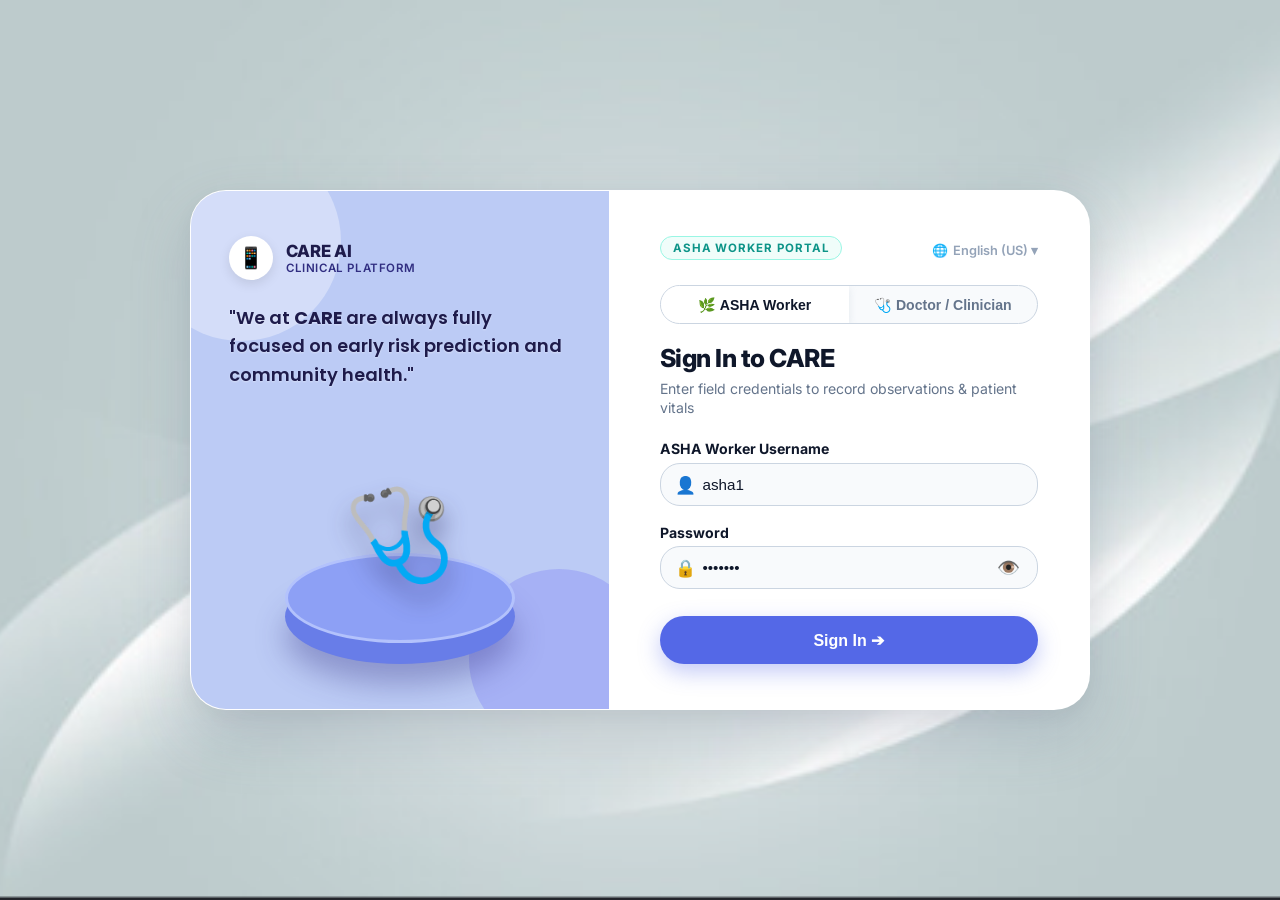
==== asha.html @ 0ec80b11 "feat: CARE Clinical AI Reasoning Engine - Complete Platform with Split-Card UI, Offline PWA & ML Pip" ====
<!DOCTYPE html>
<html lang="en">
<head>
  <meta charset="UTF-8" />
  <meta name="viewport" content="width=device-width, initial-scale=1.0" />
  <title>CARE — ASHA Worker Dashboard</title>

  <!-- PWA Manifest & Theme -->
  <link rel="manifest" href="manifest.json" />
  <meta name="theme-color" content="#0b0f1f" />
  <meta name="description" content="CARE: ASHA Worker Clinical Platform." />

  <!-- Favicon -->
  <link rel="icon" type="image/svg+xml" href="data:image/svg+xml;utf8,<svg xmlns='http://www.w3.org/2000/svg' viewBox='0 512 512'><rect width='512' height='512' rx='128' fill='%230b0f1f'/><path d='M256 448l-30.165-27.211C118.718 323.588 48 259.488 48 179.805 48 114.475 99.475 63 164.805 63c36.877 0 72.269 17.155 95.195 44.209C282.926 80.155 318.318 63 355.195 63 420.525 63 472 114.475 472 179.805c0 79.683-70.718 143.783-177.835 241.084L256 448z' fill='%2300D9C0'/></svg>" />

  <!-- Stylesheets -->
  <link rel="stylesheet" href="styles.css?v=10" />

  <style>
    body {
      background: #f1f5f9 url('bg-silk.png') no-repeat center center fixed !important;
      background-size: cover !important;
      min-height: 100vh;
      display: flex;
      flex-direction: column;
      align-items: center;
      margin: 0;
      padding: 1.5rem;
    }

    #app-container {
      width: 100%;
      max-width: 960px;
      margin: auto;
      display: flex;
      flex-direction: column;
      align-items: center;
      gap: 1rem;
    }

    .ambulance-back-btn {
      background: none !important;
      border: none !important;
      padding: 0 !important;
      box-shadow: none !important;
      cursor: pointer;
      height: 38px;
      transition: transform 0.8s cubic-bezier(0.3, 0, 0.2, 1);
    }
    .ambulance-back-btn:hover {
      transform: scale(1.05);
    }
    .ambulance-back-btn.drive-away {
      transform: translateX(-150vw) scale(1.05) !important;
    }
  </style>
  <script>
    window.animateAmbulanceBack = function(img, callbackName) {
      if (img.classList.contains('drive-away')) return;
      img.classList.add('drive-away');
      setTimeout(() => {
        if (typeof window[callbackName] === 'function') {
          window[callbackName]();
        } else if (callbackName === 'location.reload') {
          location.reload();
        } else if (callbackName === 'handleNavBackWithAmbulance') {
          if (typeof handleNavBack === 'function') handleNavBack();
        }
        img.classList.remove('drive-away');
      }, 700);
    };

    // Auth gate: redirect to index.html if not logged in as asha_worker
    (function authGate() {
      const token = localStorage.getItem('care_access_token');
      const role = localStorage.getItem('care_role');
      if (!token || role !== 'asha_worker') {
        window.location.href = '/';
      }
    })();
  </script>
</head>
<body>

  <div id="app-container">

    <!-- TOP HEADER BAR -->
    <header class="top-bar" style="width: 100%; max-width: 940px;">
      <div class="brand-title">
        <span>🫀 CARE</span>
        <span style="font-size:0.75rem; font-weight:700; background:#f0fdfa; color:#0d9488; border:1px solid #99f6e4; padding:0.2rem 0.6rem; border-radius:99px; margin-left:0.5rem;">
          ASHA WORKER
        </span>
      </div>
      <div style="display: flex; align-items: center; gap: 0.8rem;">
        <div id="pending-sync-badge" class="sync-status-pill hidden" style="background: rgba(241, 196, 15, 0.18); border-color: rgba(241, 196, 15, 0.4); color: #f39c12; font-weight: 600;">
          ⏳ <span id="pending-sync-text">0 pending sync</span>
        </div>
        <div id="sync-status" class="sync-status-pill hidden">
          <span class="status-dot"></span>
          <span id="sync-status-text"></span>
        </div>
        <button id="logout-btn" class="btn-secondary" style="padding: 0.45rem 0.9rem; font-size: 0.85rem; border-radius: 12px;">
          🚪 Logout
        </button>
      </div>
    </header>

    <!-- Global Navigation Bar -->
    <nav id="global-nav" class="nav-bar" style="width: 100%; max-width: 940px;">
      <img id="nav-back-btn" src="ambulance.png" class="ambulance-back-btn" onclick="animateAmbulanceBack(this, 'handleNavBackWithAmbulance')" alt="Back" title="Back" />
      <button id="nav-new-patient-btn" class="nav-btn" type="button">🆕 New Patient ID</button>
    </nav>

    <!-- SCREEN: HOME (Patient Lookup & Create) -->
    <section id="screen-home" class="glass-card">
      <div style="display: flex; justify-content: space-between; align-items: center; margin-bottom: 0.5rem;">
        <div>
          <h1 class="screen-title">Patient Records</h1>
          <p class="screen-sub" id="welcome-user-text">Logged in as ASHA Worker</p>
        </div>
      </div>

      <!-- Top QR Scan Option -->
      <div style="background: linear-gradient(135deg, rgba(13, 148, 136, 0.08), rgba(2, 132, 199, 0.08)); padding: 1.2rem; border-radius: 20px; border: 1.5px solid rgba(13, 148, 136, 0.25); text-align: center; margin-bottom: 0.8rem;">
        <div style="font-size: 0.95rem; font-weight: 700; color: #0d9488; margin-bottom: 0.3rem;">📷 Scan Patient QR Code</div>
        <p style="font-size: 0.82rem; color: #64748b; margin-bottom: 0.8rem;">Scan patient's health QR code to open their field observations profile</p>
        <button type="button" class="btn-primary" onclick="openQRScanner()" style="width: 100%; display: flex; align-items: center; justify-content: center; gap: 0.6rem; font-size: 0.95rem; font-weight: 700; background: linear-gradient(90deg, #0d9488, #0284c7); border: none; padding: 0.8rem 1rem; border-radius: 16px; cursor: pointer; color: #fff;">
          <span style="font-size: 1.2rem;">📷</span> Scan QR Code
        </button>
      </div>

      <!-- Option A: Lookup Existing Patient -->
      <div class="form-group" style="background: rgba(248, 250, 252, 0.7); padding: 1.2rem; border-radius: 20px; border: 1.5px solid #e2e8f0;">
        <label class="form-label" for="lookup-patient-id" style="font-weight: 700; color: #0f172a;">🔍 Open Existing Patient</label>
        <div style="display: flex; gap: 0.6rem; margin-top: 0.4rem;">
          <input id="lookup-patient-id" class="form-input" type="text" placeholder="Enter Patient ID (e.g. 0006cd...)" style="flex: 1; border-radius: 14px;" />
          <button id="lookup-patient-btn" class="btn-primary" style="width: 110px; border-radius: 14px;">Go ➔</button>
        </div>
      </div>

      <!-- Option B: Create New Patient Form -->
      <div class="form-group" style="background: rgba(248, 250, 252, 0.7); padding: 1.2rem; border-radius: 20px; border: 1.5px solid #e2e8f0;">
        <h3 class="form-label" style="font-size: 1.05rem; font-weight: 700; color: #0f172a; margin-bottom: 0.2rem;">➕ Create New Patient</h3>
        <p class="screen-sub" style="font-size: 0.82rem; margin-bottom: 0.8rem;">Register a new patient locally in the field</p>

        <form id="create-patient-form" style="display: flex; flex-direction: column; gap: 0.9rem;">
          <div class="form-group">
            <label class="form-label" for="create-dob">Estimated Date of Birth</label>
            <input id="create-dob" class="form-input" type="date" required style="border-radius: 12px;" />
          </div>
          <div class="form-group">
            <label class="form-label" for="create-sex">Gender / Sex</label>
            <select id="create-sex" class="form-select" required style="border-radius: 12px;">
              <option value="female">Female</option>
              <option value="male">Male</option>
            </select>
          </div>
          <div class="form-group">
            <label class="form-label" for="create-condition">Condition Module</label>
            <input id="create-condition" class="form-input" type="text" value="cardiovascular" readOnly style="border-radius: 12px;" />
          </div>
          <div class="form-group">
            <label class="form-label" for="create-patient-id">Custom Patient ID (Optional)</label>
            <input id="create-patient-id" class="form-input" type="text" placeholder="Leave blank to auto-generate UUID" style="border-radius: 12px;" />
          </div>
          <button type="submit" class="btn-primary mt-2" style="border-radius: 14px; padding: 0.8rem;">Create & Open Patient ➔</button>
        </form>
      </div>
    </section>

    <!-- SCREEN: PATIENT PROFILE & CATEGORY SELECT -->
    <section id="screen-profile" class="glass-card hidden">
      <div style="display:flex;justify-content:space-between;align-items:center;margin-bottom:0.8rem;">
        <img src="ambulance.png" class="ambulance-back-btn" onclick="animateAmbulanceBack(this, 'handleNavBack')" alt="Back" title="Back" />
      </div>
      <div class="patient-profile-card">
        <div id="patient-avatar-container" class="patient-avatar">👤</div>
        <div class="patient-info">
          <div id="profile-patient-id" class="patient-id-title">Patient #---</div>
          <div id="profile-patient-meta" class="patient-meta">Age: -- | Sex: --</div>
          <div id="profile-patient-condition" class="patient-meta" style="color: var(--accent-teal);">Cardiovascular</div>
        </div>
      </div>

      <div class="form-group" style="background: rgba(248,250,252,0.8); padding: 1rem; border-radius: 16px; border: 1px solid #e2e8f0;">
        <label class="form-label" style="font-size: 0.85rem;" for="upload-photo-input">📷 Patient Photo</label>
        <div style="display: flex; gap: 0.6rem; align-items: center; margin-top: 0.3rem;">
          <input id="upload-photo-input" type="file" accept="image/*" class="form-input" style="padding: 0.4rem; font-size: 0.82rem; border-radius: 12px;" />
          <button id="upload-photo-btn" class="btn-secondary" style="width: 110px; font-size: 0.82rem; padding: 0.55rem; border-radius: 12px;">Upload</button>
        </div>
      </div>

      <div>
        <h3 class="screen-title" style="font-size: 1.15rem;">Field Categories</h3>
        <p class="screen-sub" style="font-size: 0.85rem;">Select a category to record observations</p>
      </div>

      <div class="category-grid">
        <div class="category-card" data-category="eye">
          <span class="category-icon">👁️</span><span class="category-label">Eye Related</span>
        </div>
        <div class="category-card" data-category="skin">
          <span class="category-icon">🧴</span><span class="category-label">Skin Related</span>
        </div>
        <div class="category-card" data-category="body">
          <span class="category-icon">🧍</span><span class="category-label">Body Related</span>
        </div>
        <div class="category-card" data-category="heart">
          <span class="category-icon">🫀</span><span class="category-label">Heart Related</span>
        </div>
      </div>
    </section>

    <!-- SCREEN: CATEGORY FORM -->
    <section id="screen-category" class="glass-card hidden">
      <div style="display:flex;justify-content:space-between;align-items:center;margin-bottom:0.8rem;">
        <img src="ambulance.png" class="ambulance-back-btn" onclick="animateAmbulanceBack(this, 'handleNavBack')" alt="Back" title="Back" />
      </div>
      <div>
        <h1 id="category-screen-title" class="screen-title">Category Form</h1>
        <p class="screen-sub">Enter observation values for this checkup</p>
      </div>
      <form id="category-observation-form" style="display: flex; flex-direction: column; gap: 1.2rem;">
        <div id="category-form-fields" style="display: flex; flex-direction: column; gap: 1rem;"></div>
        <button type="submit" class="btn-primary mt-2" style="border-radius: 14px; padding: 0.8rem;">💾 Save Observations ➔</button>
      </form>
    </section>

    <!-- SCREEN: CONFIRMATION -->
    <section id="screen-confirmation" class="glass-card hidden text-center">
      <div class="success-icon-wrap">✓</div>
      <h1 class="screen-title" style="color: var(--risk-low);">Observations Saved!</h1>
      <p class="screen-sub">Stored locally in IndexedDB and queued for background sync.</p>
      <div id="confirmation-summary" class="form-group" style="background: rgba(248,250,252,0.9); padding: 1rem; border-radius: 16px; text-align: left; font-size: 0.88rem; max-height: 180px; overflow-y: auto; border: 1px solid #e2e8f0;"></div>
      <div style="display: flex; flex-direction: column; gap: 0.8rem; width: 100%; margin-top: 0.5rem;">
        <button id="confirm-more-btn" class="btn-primary" style="border-radius: 14px;">➕ Record Another Category</button>
        <button id="confirm-home-btn" class="btn-secondary" style="border-radius: 14px;">🏠 Return to Home</button>
      </div>
    </section>

  </div><!-- #app-container -->

  <!-- QR CODE SCANNER MODAL OVERLAY -->
  <div id="qr-modal-overlay" class="hidden" style="
    position: fixed; inset: 0; z-index: 9999;
    background: rgba(5, 8, 22, 0.88); backdrop-filter: blur(10px);
    display: flex; align-items: center; justify-content: center;
  ">
    <div style="
      background: #0f1428; border: 1.5px solid rgba(0, 217, 190, 0.4);
      border-radius: 24px; padding: 1.8rem; width: 90%; max-width: 440px;
      box-shadow: 0 10px 40px rgba(0, 217, 190, 0.2); text-align: center;
      position: relative; color: #ffffff;
    ">
      <button type="button" onclick="closeQRScanner()" style="
        position: absolute; top: 1rem; right: 1.2rem;
        background: rgba(255,255,255,0.1); border: none; color: #fff;
        font-size: 1.2rem; border-radius: 50%; width: 32px; height: 32px;
        cursor: pointer; display: flex; align-items: center; justify-content: center;
      ">✕</button>

      <h2 style="font-size: 1.25rem; font-weight: 700; margin: 0 0 0.4rem; color: #00D9C0;">📷 Scan Patient QR</h2>
      <p style="font-size: 0.82rem; color: rgba(255,255,255,0.6); margin-bottom: 1.2rem;">
        Point camera at patient's QR code or upload a QR image
      </p>

      <div style="
        position: relative; width: 100%; height: 240px; background: #000;
        border-radius: 16px; overflow: hidden; border: 2px dashed rgba(0, 217, 190, 0.5);
        display: flex; align-items: center; justify-content: center; margin-bottom: 1rem;
      ">
        <video id="qr-video" playsinline style="width: 100%; height: 100%; object-fit: cover;"></video>
        <canvas id="qr-canvas" style="display: none;"></canvas>

        <div id="qr-reticle" style="
          position: absolute; inset: 20px; border: 2px solid #00D9C0;
          border-radius: 12px; box-shadow: 0 0 15px rgba(0, 217, 190, 0.5);
          pointer-events: none; display: flex; flex-direction: column; justify-content: center;
        ">
          <div style="
            width: 100%; height: 2px; background: #00D9C0;
            box-shadow: 0 0 8px #00D9C0; animation: scanLine 2s infinite ease-in-out;
          "></div>
        </div>
      </div>

      <div id="qr-status-msg" style="font-size: 0.82rem; color: #00D9C0; font-weight: 600; min-height: 1.5rem; margin-bottom: 0.8rem;">
        Camera active... Looking for QR code
      </div>

      <div style="display: flex; gap: 0.6rem; justify-content: center;">
        <label class="btn-secondary" style="
          cursor: pointer; padding: 0.5rem 1rem; font-size: 0.82rem;
          display: inline-flex; align-items: center; gap: 0.4rem; border-radius: 12px;
          background: rgba(0,217,192,0.12); border: 1px solid rgba(0,217,192,0.3); color: #00D9C0;
        ">
          📁 Upload QR Image
          <input type="file" id="qr-file-input" accept="image/*" style="display: none;" onchange="handleQRFileUpload(event)" />
        </label>
        <button type="button" class="btn-secondary" onclick="closeQRScanner()" style="padding: 0.5rem 1rem; font-size: 0.82rem; border-radius: 12px;">
          Cancel
        </button>
      </div>
    </div>
  </div>

  <script src="db.js?v=10"></script>
  <script src="app.js?v=10"></script>
</body>
</html>
---- styles.css ----
/* Strict Grey & White Visual System with Glassmorphism & Orange ECG Line */
:root {
  /* Left to center: Pure Soft White, Right to center: Light Grey, Center: Faded Blend */
  --bg-gradient: linear-gradient(90deg, #ffffff 0%, #f8fafc 35%, #e2e8f0 65%, #cbd5e1 100%);
  --bg-solid: #f1f5f9;
  --text-main: #334155;          /* Dark Slate text */
  --text-muted: #64748b;         /* Mid Grey text */
  --text-light: #94a3b8;         /* Light Grey caption text */

  /* Pure Frosted Glassmorphism Card Style */
  --card-bg: rgba(255, 255, 255, 0.7);
  --card-border: rgba(200, 200, 200, 0.2);
  --card-shadow: none;

  --accent-grey: #475569;
  --accent-light-grey: #f1f5f9;
  --accent-border-grey: #cbd5e1;

  /* Muted / Soft Desaturated Indicators (No Dark Colors) */
  --risk-low: #0d9488;
  --risk-low-bg: rgba(240, 253, 250, 0.85);
  --risk-low-border: #99f6e4;

  --risk-moderate: #d97706;
  --risk-moderate-bg: rgba(255, 251, 235, 0.85);
  --risk-moderate-border: #fde68a;

  --risk-high: #dc2626;
  --risk-high-bg: rgba(254, 242, 242, 0.85);
  --risk-high-border: #fca5a5;

  --accent-teal: #0d9488;
  --accent-teal-bg: rgba(240, 253, 250, 0.85);

  --radius-lg: 24px;
  --radius-md: 16px;
  --radius-sm: 10px;
  --font-heading: 'Poppins', sans-serif;
  --font-body: 'Inter', sans-serif;
}

* {
  box-sizing: border-box;
  margin: 0;
  padding: 0;
}

body {
  font-family: var(--font-body);
  background: #f1f5f9 url('bg-silk.png') no-repeat center center fixed;
  background-size: cover;
  color: var(--text-main);
  min-height: 100vh;
  display: flex;
  flex-direction: column;
  align-items: stretch; /* Stretch to fill */
  overflow-x: hidden;
  padding-bottom: 0; /* Remove bottom padding */
  position: relative;
  margin: 0;
}

@keyframes subtleFloat {
  0%, 100% { transform: translateY(0px) rotate(0deg); }
  50% { transform: translateY(-8px) rotate(-1.5deg); }
}

/* App Container */
#app-container {
  width: 100%;
  max-width: 100%;
  padding: 0;
  margin: 0;
  display: flex;
  flex-direction: column;
  gap: 0;
  z-index: 10;
  min-height: 100vh;
}

/* Top Bar & Status Banner */
.top-bar {
  display: flex;
  justify-content: space-between;
  align-items: center;
  width: 100%;
  padding: 0.8rem 1.5rem;
}

.brand-title {
  font-family: var(--font-heading);
  font-weight: 800;
  font-size: 1.5rem;
  color: var(--text-main);
  display: flex;
  align-items: center;
  gap: 0.4rem;
}

.sync-status-pill {
  font-size: 0.78rem;
  font-weight: 600;
  padding: 0.35rem 0.8rem;
  border-radius: 20px;
  display: inline-flex;
  align-items: center;
  gap: 0.4rem;
  transition: all 0.3s ease;
  backdrop-filter: blur(12px);
  -webkit-backdrop-filter: blur(12px);
}

.sync-status-pill.online {
  background: var(--risk-low-bg);
  color: var(--risk-low);
  border: 1px solid var(--risk-low-border);
}

.sync-status-pill.offline {
  background: var(--risk-moderate-bg);
  color: var(--risk-moderate);
  border: 1px solid var(--risk-moderate-border);
}

.sync-status-pill.syncing {
  background: rgba(241, 245, 249, 0.85);
  color: var(--accent-grey);
  border: 1px solid var(--accent-border-grey);
}

.status-dot {
  width: 7px;
  height: 7px;
  border-radius: 50%;
  background: currentColor;
}

/* Navigation Bar (Back & New Patient) */
.nav-bar {
  display: flex;
  justify-content: space-between;
  align-items: center;
  width: 100%;
  gap: 0.8rem;
  margin-bottom: 0.2rem;
}

/* Ambulance Animated Back Button */
.nav-btn {
  background: rgba(255, 255, 255, 0.88);
  border: 1px solid rgba(226, 232, 240, 0.9);
  color: var(--text-main);
  padding: 0.5rem 1rem;
  border-radius: 24px;
  font-family: var(--font-body);
  font-weight: 600;
  font-size: 0.88rem;
  cursor: pointer;
  display: flex;
  align-items: center;
  gap: 0.45rem;
  transition: all 0.25s ease;
  box-shadow: 0 2px 10px rgba(148, 163, 184, 0.15);
  backdrop-filter: blur(12px);
}

.nav-btn:hover {
  background: rgba(255, 255, 255, 0.98);
  transform: translateY(-2px);
  box-shadow: 0 4px 16px rgba(148, 163, 184, 0.25);
}

/* Ambulance drive-away animation */
.ambulance-drive {
  animation: ambulanceDriveAway 0.45s ease-in forwards !important;
}

@keyframes ambulanceDriveAway {
  0% { transform: translateX(0) scale(1); opacity: 1; }
  40% { transform: translateX(-15px) scale(0.95); opacity: 0.8; }
  100% { transform: translateX(-120px) scale(0.75); opacity: 0; }
}

/* Pure Glassmorphic Cards (White & Light Grey Frosted Glass) */
.glass-card {
  background: rgba(255, 255, 255, 0.88);
  backdrop-filter: blur(16px);
  -webkit-backdrop-filter: blur(16px);
  border: 1px solid rgba(255, 255, 255, 0.9);
  box-shadow: 0 20px 50px rgba(100, 116, 139, 0.18);
  padding: 2.2rem;
  border-radius: 32px;
  width: 100%;
  max-width: 940px;
  margin: 1.5rem auto;
  display: flex;
  flex-direction: column;
  gap: 1.2rem;
  position: relative;
  overflow: visible;
  animation: medicalKitOpen 0.5s cubic-bezier(0.16, 1, 0.3, 1) forwards;
}

/* Realistic Stethoscope Overlay Laying directly on the Login Card */
#draping-stethoscope {
  position: absolute;
  top: 0;
  left: 0;
  right: 0;
  bottom: 0;
  pointer-events: none;
  z-index: 25;
  border-radius: 24px;
  overflow: hidden;
  animation: stethoscopeDropDrape 0.85s cubic-bezier(0.34, 1.4, 0.64, 1) forwards;
}

@keyframes stethoscopeDropDrape {
  0% {
    transform: translateY(-100px) scale(0.92);
    opacity: 0;
  }
  70% {
    transform: translateY(6px) scale(1.01);
    opacity: 0.95;
  }
  100% {
    transform: translateY(0) scale(1);
    opacity: 1;
  }
}

/* Page & Stethoscope Fall-Down Animation when login details are submitted */
.page-fall-down {
  animation: pageFallDown 0.65s cubic-bezier(0.55, 0.055, 0.675, 0.19) forwards !important;
}

@keyframes pageFallDown {
  0% {
    transform: translateY(0) rotate(0deg) scale(1);
    opacity: 1;
  }
  25% {
    transform: translateY(-16px) rotate(-2deg) scale(1.01);
    opacity: 1;
  }
  100% {
    transform: translateY(115vh) rotate(8deg) scale(0.85);
    opacity: 0;
  }
}


/* Staggered Entrance Animation */
@keyframes medicalKitOpen {
  0% {
    opacity: 0;
    transform: scale(0.93) translateY(20px);
  }
  60% {
    opacity: 0.9;
    transform: scale(1.01) translateY(-3px);
  }
  100% {
    opacity: 1;
    transform: scale(1) translateY(0);
  }
}

/* Screen Title & Subtitles */
.screen-title {
  font-family: var(--font-heading);
  font-weight: 700;
  font-size: 1.4rem;
  color: var(--text-main);
  margin-bottom: 0.2rem;
}

.screen-sub {
  color: var(--text-muted);
  font-size: 0.9rem;
}

/* Forms & Pill-Bottle Shaped Controls */
.form-group {
  display: flex;
  flex-direction: column;
  gap: 0.4rem;
  width: 100%;
}

/* Custom Toggle Buttons (Yes/No) */
.toggle-group {
  display: flex;
  gap: 0.5rem;
  background: rgba(255, 255, 255, 0.4);
  padding: 0.3rem;
  border-radius: 12px;
  border: 1px solid rgba(148, 163, 184, 0.4);
}

.toggle-option {
  flex: 1;
  text-align: center;
  padding: 0.6rem 1rem;
  font-weight: 600;
  font-size: 0.9rem;
  color: var(--text-main);
  border-radius: 8px;
  cursor: pointer;
  transition: all 0.2s ease;
  user-select: none;
}

.toggle-option:hover {
  background: rgba(255, 255, 255, 0.6);
}

.toggle-option.active {
  background: #0d9488;
  color: white;
  box-shadow: 0 4px 12px rgba(13, 148, 136, 0.3);
}

.form-label {
  font-size: 0.9rem;
  font-weight: 600;
  color: var(--text-main);
}

.form-input, .form-select, .form-textarea {
  width: 100%;
  padding: 0.75rem 1.1rem;
  background: rgba(248, 250, 252, 0.85);
  border: 1.5px solid #cbd5e1;
  border-radius: 24px; /* Pill-bottle shape */
  color: var(--text-main);
  font-family: var(--font-body);
  font-size: 0.95rem;
  outline: none;
  transition: all 0.25s ease;
  box-shadow: inset 0 1px 3px rgba(0, 0, 0, 0.03);
}

.form-input:focus, .form-select:focus, .form-textarea:focus {
  border-color: #475569;
  background: #ffffff;
  box-shadow: 0 0 0 3.5px rgba(148, 163, 184, 0.25);
}

.form-textarea {
  min-height: 80px;
  border-radius: 16px;
  resize: vertical;
}

/* Buttons */
.btn-primary {
  width: 100%;
  padding: 0.85rem 1.2rem;
  border: 1px solid #cbd5e1;
  border-radius: 26px;
  background: linear-gradient(135deg, #475569 0%, #334155 100%);
  color: #ffffff;
  font-family: var(--font-heading);
  font-weight: 700;
  font-size: 1rem;
  cursor: pointer;
  transition: all 0.22s ease;
  box-shadow: 0 4px 14px rgba(51, 65, 85, 0.2);
  display: flex;
  justify-content: center;
  align-items: center;
  gap: 0.5rem;
}

.btn-primary:hover {
  transform: translateY(-2px);
  background: linear-gradient(135deg, #334155 0%, #1e293b 100%);
  box-shadow: 0 6px 18px rgba(51, 65, 85, 0.3);
}

.btn-secondary {
  width: 100%;
  padding: 0.75rem 1.2rem;
  border: 1.5px solid #cbd5e1;
  border-radius: 26px;
  background: rgba(255, 255, 255, 0.85);
  color: var(--text-main);
  font-family: var(--font-body);
  font-weight: 600;
  font-size: 0.92rem;
  cursor: pointer;
  transition: all 0.2s ease;
  box-shadow: 0 2px 6px rgba(148, 163, 184, 0.1);
  backdrop-filter: blur(8px);
}

.btn-secondary:hover {
  background: #ffffff;
  transform: translateY(-2px);
  border-color: #94a3b8;
}

/* Category Grid (ASHA Worker) */
.category-grid {
  display: grid;
  grid-template-columns: 1fr 1fr;
  gap: 1rem;
  width: 100%;
}

.category-card {
  background: rgba(248, 250, 252, 0.85);
  border: 1.5px solid rgba(226, 232, 240, 0.9);
  border-top: 3px solid #cbd5e1;
  border-radius: 20px;
  padding: 1.2rem;
  display: flex;
  flex-direction: column;
  align-items: center;
  justify-content: center;
  gap: 0.5rem;
  cursor: pointer;
  transition: all 0.25s ease;
  text-align: center;
  box-shadow: 0 2px 10px rgba(148, 163, 184, 0.1);
  backdrop-filter: blur(12px);
}

.category-card:hover {
  background: #ffffff;
  border-color: #94a3b8;
  transform: translateY(-3px);
  box-shadow: 0 8px 24px rgba(148, 163, 184, 0.22);
}

.category-icon {
  font-size: 2.2rem;
}

.category-label {
  font-family: var(--font-heading);
  font-weight: 600;
  font-size: 0.95rem;
  color: var(--text-main);
}

/* Patient Profile Card */
.patient-profile-card {
  display: flex;
  align-items: center;
  gap: 1.2rem;
  background: rgba(248, 250, 252, 0.85);
  padding: 1rem 1.2rem;
  border-radius: 18px;
  border: 1px solid #e2e8f0;
  backdrop-filter: blur(12px);
}

.patient-avatar {
  width: 64px;
  height: 64px;
  border-radius: 50%;
  object-fit: cover;
  background: #e2e8f0;
  border: 2px solid #94a3b8;
  display: flex;
  align-items: center;
  justify-content: center;
  font-size: 1.8rem;
}

.patient-info {
  display: flex;
  flex-direction: column;
  gap: 0.2rem;
}

.patient-id-title {
  font-family: var(--font-heading);
  font-size: 1.1rem;
  font-weight: 700;
  color: var(--text-main);
}

.patient-meta {
  font-size: 0.85rem;
  color: var(--text-muted);
}

/* Inline Alerts & Error messages */
.alert-box {
  padding: 0.75rem 1rem;
  border-radius: 14px;
  font-size: 0.88rem;
  display: flex;
  align-items: center;
  gap: 0.5rem;
}

.alert-error {
  background: var(--risk-high-bg);
  border: 1px solid var(--risk-high-border);
  color: var(--risk-high);
}

.alert-success {
  background: var(--risk-low-bg);
  border: 1px solid var(--risk-low-border);
  color: var(--risk-low);
}

/* Success Checkmark Animation */
.success-icon-wrap {
  width: 70px;
  height: 70px;
  border-radius: 50%;
  background: var(--risk-low-bg);
  border: 3px solid var(--risk-low);
  display: flex;
  align-items: center;
  justify-content: center;
  font-size: 2.2rem;
  color: var(--risk-low);
  margin: 0.5rem auto;
  animation: pulseScale 0.6s ease-out;
}

@keyframes pulseScale {
  0% { transform: scale(0.6); opacity: 0; }
  70% { transform: scale(1.1); }
  100% { transform: scale(1); opacity: 1; }
}

/* Search Items */
.search-item {
  background: #ffffff;
  border: 1px solid #e2e8f0;
  border-radius: 12px;
  padding: 0.8rem 1rem;
  margin-bottom: 0.5rem;
  display: flex;
  justify-content: space-between;
  align-items: center;
  cursor: pointer;
  transition: all 0.2s ease;
}

.search-item:hover {
  background: #f8fafc;
  border-color: #cbd5e1;
  transform: translateX(4px);
}

/* Utility classes */
.hidden {
  display: none !important;
}

.text-center {
  text-align: center;
}

.mt-2 {
  margin-top: 0.8rem;
}

.flex-row {
  display: flex;
  gap: 0.8rem;
  align-items: center;
}

@keyframes scanLine {
  0% { transform: translateY(-80px); opacity: 0.4; }
  50% { transform: translateY(80px); opacity: 1; }
  100% { transform: translateY(-80px); opacity: 0.4; }
}

/* ================================================================= */
/* Modern Floating Split-Card Layout (Matching Reference Design)     */
/* ================================================================= */

.login-split-card {
  width: 90%;
  max-width: 960px;
  min-height: 560px;
  margin: 3.5rem auto 2.5rem;
  background: #ffffff;
  border-radius: 36px;
  box-shadow: 0 25px 60px rgba(100, 116, 139, 0.22), 0 6px 20px rgba(0, 0, 0, 0.04);
  display: grid;
  grid-template-columns: 1fr 1.15fr;
  overflow: hidden;
  position: relative;
  animation: floatCardIn 0.5s cubic-bezier(0.16, 1, 0.3, 1);
  border: 1px solid rgba(255, 255, 255, 0.8);
}

@keyframes floatCardIn {
  from { opacity: 0; transform: translateY(20px) scale(0.98); }
  to { opacity: 1; transform: translateY(0) scale(1); }
}

.login-hero-pane {
  background: linear-gradient(145deg, #c5d2fa 0%, #b4c4f9 50%, #9db2f5 100%);
  padding: 3rem 2.5rem;
  display: flex;
  flex-direction: column;
  justify-content: space-between;
  position: relative;
  overflow: hidden;
}

.login-hero-pane::before {
  content: '';
  position: absolute;
  top: -60px;
  left: -60px;
  width: 240px;
  height: 240px;
  border-radius: 50%;
  background: radial-gradient(circle, rgba(255,255,255,0.45) 0%, rgba(255,255,255,0) 70%);
  pointer-events: none;
}

.login-hero-pane::after {
  content: '';
  position: absolute;
  bottom: -50px;
  right: -50px;
  width: 220px;
  height: 220px;
  border-radius: 50%;
  background: radial-gradient(circle, rgba(99, 102, 241, 0.3) 0%, rgba(99, 102, 241, 0) 70%);
  pointer-events: none;
}

.login-form-pane {
  background: #ffffff;
  padding: 3.2rem 3.5rem;
  display: flex;
  flex-direction: column;
  justify-content: center;
  position: relative;
}

/* Glass Card Centered Container (for Screens) */
.glass-card {
  width: 90%;
  max-width: 960px;
  margin: 2rem auto;
  border-radius: 32px;
  box-shadow: 0 20px 50px rgba(100, 116, 139, 0.18);
}

@media (max-width: 860px) {
  .login-split-card {
    grid-template-columns: 1fr;
    max-width: 480px;
    margin: 1.5rem auto;
    border-radius: 28px;
  }
  .login-hero-pane {
    padding: 2.2rem 1.8rem;
    min-height: 280px;
  }
  .login-form-pane {
    padding: 2.2rem 1.8rem;
  }
}
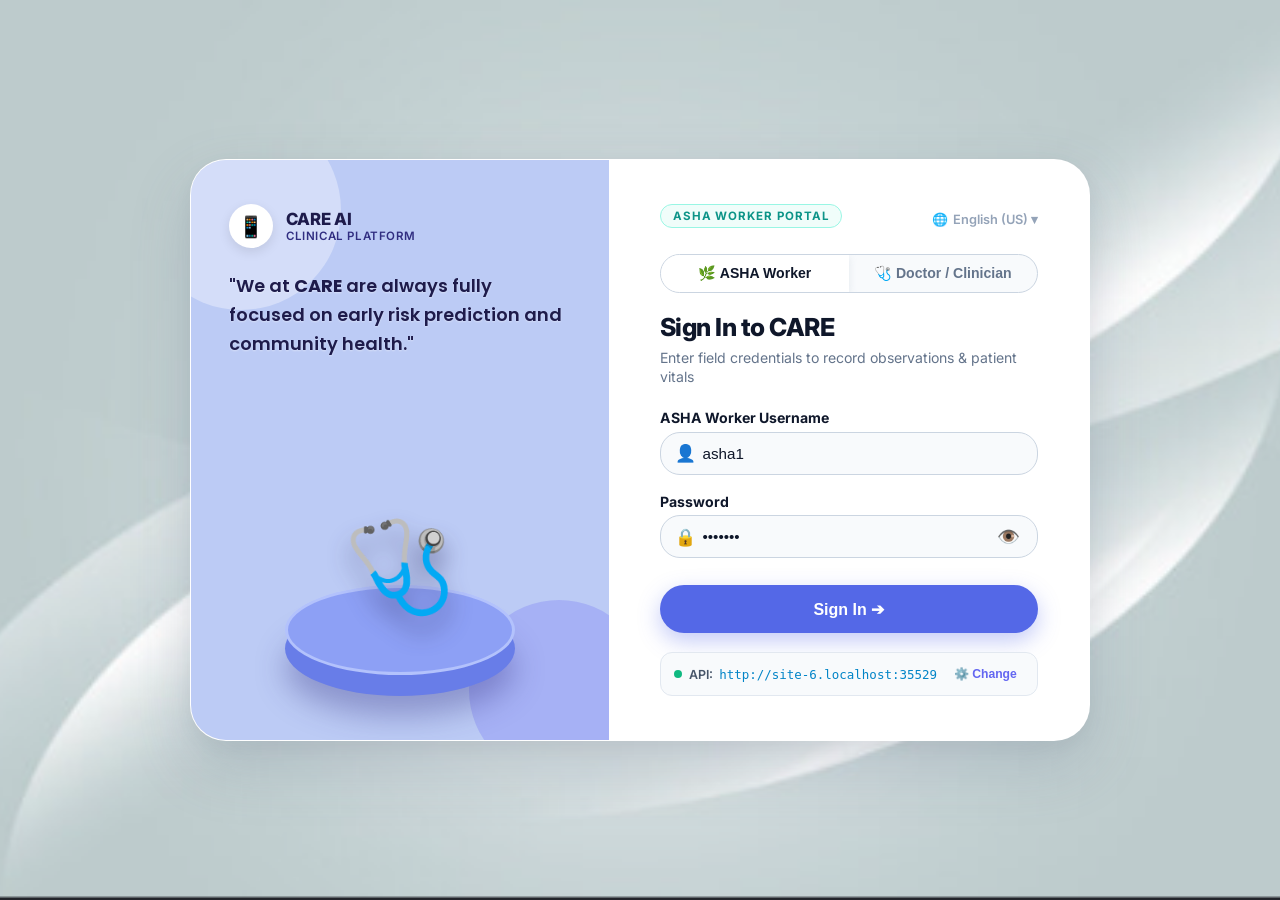
==== commit 40a04a37: "Fix login 404 connection failure on Netlify, resolve 401 manifest fetch, and enable seamless offline" ====
--- a/asha.html
+++ b/asha.html
@@ -6,7 +6,7 @@
   <title>CARE — ASHA Worker Dashboard</title>
 
   <!-- PWA Manifest & Theme -->
-  <link rel="manifest" href="manifest.json" />
+  <link rel="manifest" href="manifest.json" crossorigin="use-credentials" />
   <meta name="theme-color" content="#0b0f1f" />
   <meta name="description" content="CARE: ASHA Worker Clinical Platform." />
 
@@ -75,7 +75,7 @@
       const token = localStorage.getItem('care_access_token');
       const role = localStorage.getItem('care_role');
       if (!token || role !== 'asha_worker') {
-        window.location.href = '/';
+        window.location.href = 'index.html';
       }
     })();
   </script>
--- a/styles.css
+++ b/styles.css
@@ -648,29 +648,110 @@
 
 /* Glass Card Centered Container (for Screens) */
 .glass-card {
-  width: 90%;
+  width: 100%;
   max-width: 960px;
-  margin: 2rem auto;
+  margin: 1.5rem auto;
   border-radius: 32px;
   box-shadow: 0 20px 50px rgba(100, 116, 139, 0.18);
-}
-
+  box-sizing: border-box;
+}
+
+/* ------------------------------------------------------------------ */
+/* Responsive Design for Tablets & Mobile Phones (360px - 860px)      */
+/* ------------------------------------------------------------------ */
 @media (max-width: 860px) {
+  #app-container {
+    width: 100% !important;
+    padding: 0 0.5rem;
+    box-sizing: border-box;
+  }
+
+  .glass-card {
+    padding: 1.5rem 1.2rem;
+    border-radius: 24px;
+    margin: 1rem auto;
+  }
+
   .login-split-card {
     grid-template-columns: 1fr;
     max-width: 480px;
-    margin: 1.5rem auto;
-    border-radius: 28px;
-  }
+    margin: 1rem auto;
+    border-radius: 24px;
+  }
+
   .login-hero-pane {
-    padding: 2.2rem 1.8rem;
-    min-height: 280px;
-  }
+    padding: 1.8rem 1.4rem;
+    min-height: auto;
+  }
+
   .login-form-pane {
-    padding: 2.2rem 1.8rem;
-  }
-}
-
-
-
-
+    padding: 1.8rem 1.4rem;
+  }
+
+  .category-grid {
+    grid-template-columns: 1fr 1fr;
+    gap: 0.8rem;
+  }
+
+  .category-card {
+    padding: 1.2rem 0.8rem;
+    border-radius: 18px;
+  }
+
+  .category-icon {
+    font-size: 2.2rem;
+  }
+
+  .category-label {
+    font-size: 0.85rem;
+  }
+
+  .patient-profile-card {
+    flex-direction: column;
+    text-align: center;
+    gap: 0.8rem;
+    padding: 1.2rem;
+  }
+
+  .top-bar {
+    padding: 0.6rem 0.4rem;
+  }
+
+  .form-input, .form-select {
+    font-size: 16px; /* Prevents auto-zoom on mobile devices */
+  }
+}
+
+@media (max-width: 480px) {
+  .glass-card {
+    padding: 1.2rem 1rem;
+    border-radius: 20px;
+  }
+
+  .screen-title {
+    font-size: 1.3rem;
+  }
+
+  .screen-sub {
+    font-size: 0.8rem;
+  }
+
+  .category-grid {
+    grid-template-columns: 1fr 1fr;
+    gap: 0.6rem;
+  }
+
+  .category-card {
+    padding: 1rem 0.5rem;
+    border-radius: 16px;
+  }
+
+  .btn-primary, .btn-secondary {
+    min-height: 46px;
+    font-size: 0.92rem;
+  }
+}
+
+
+
+
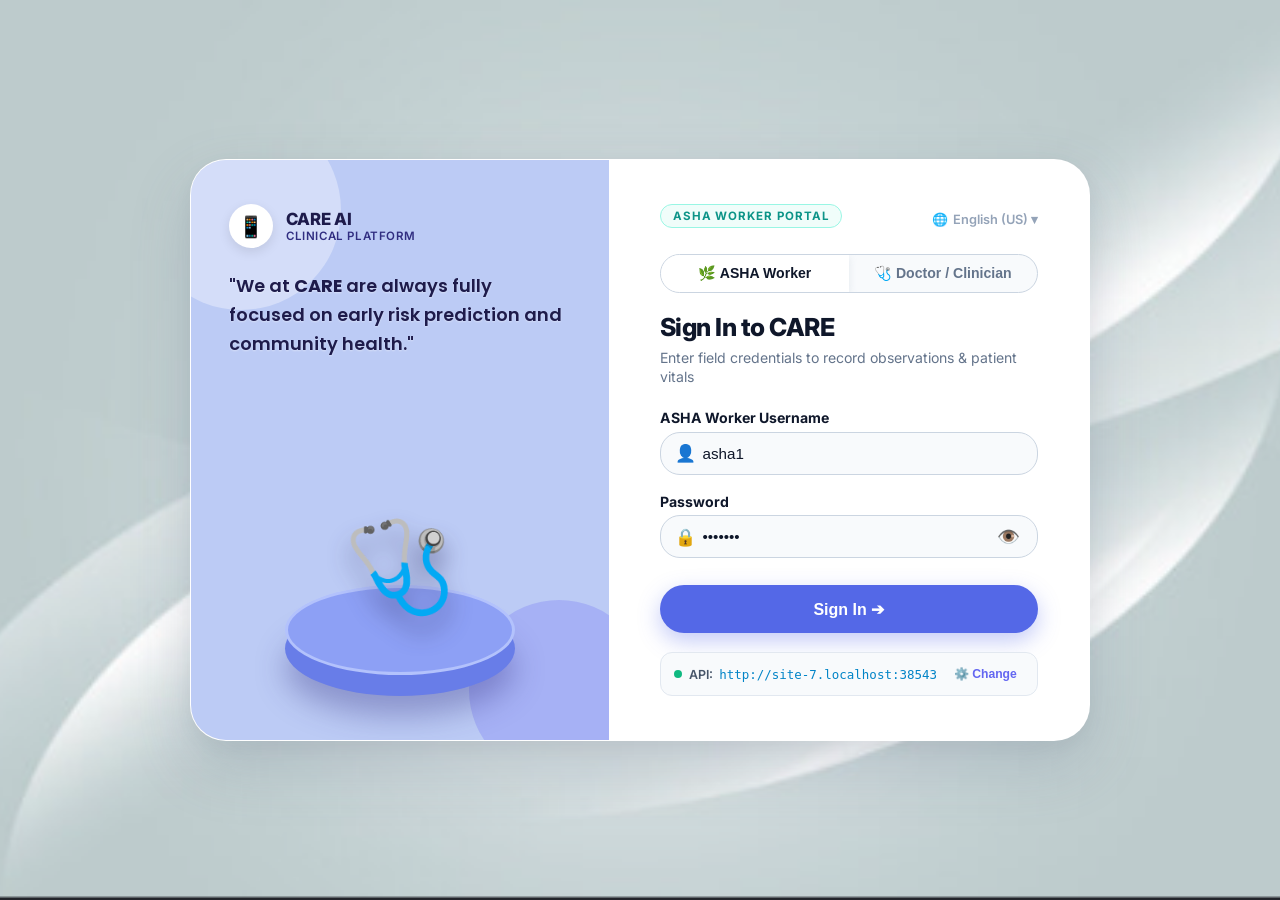
==== commit 5a9d2d03: "Embed manifest as data URI to prevent 401 on Netlify and enable instant zero-network client auth on " ====
--- a/asha.html
+++ b/asha.html
@@ -6,7 +6,7 @@
   <title>CARE — ASHA Worker Dashboard</title>
 
   <!-- PWA Manifest & Theme -->
-  <link rel="manifest" href="manifest.json" crossorigin="use-credentials" />
+  <link rel="manifest" href='data:application/manifest+json,{"name":"CARE — Clinical AI","short_name":"CARE","start_url":"./index.html","display":"standalone","background_color":"#0b0f1f","theme_color":"#0b0f1f"}' />
   <meta name="theme-color" content="#0b0f1f" />
   <meta name="description" content="CARE: ASHA Worker Clinical Platform." />
 
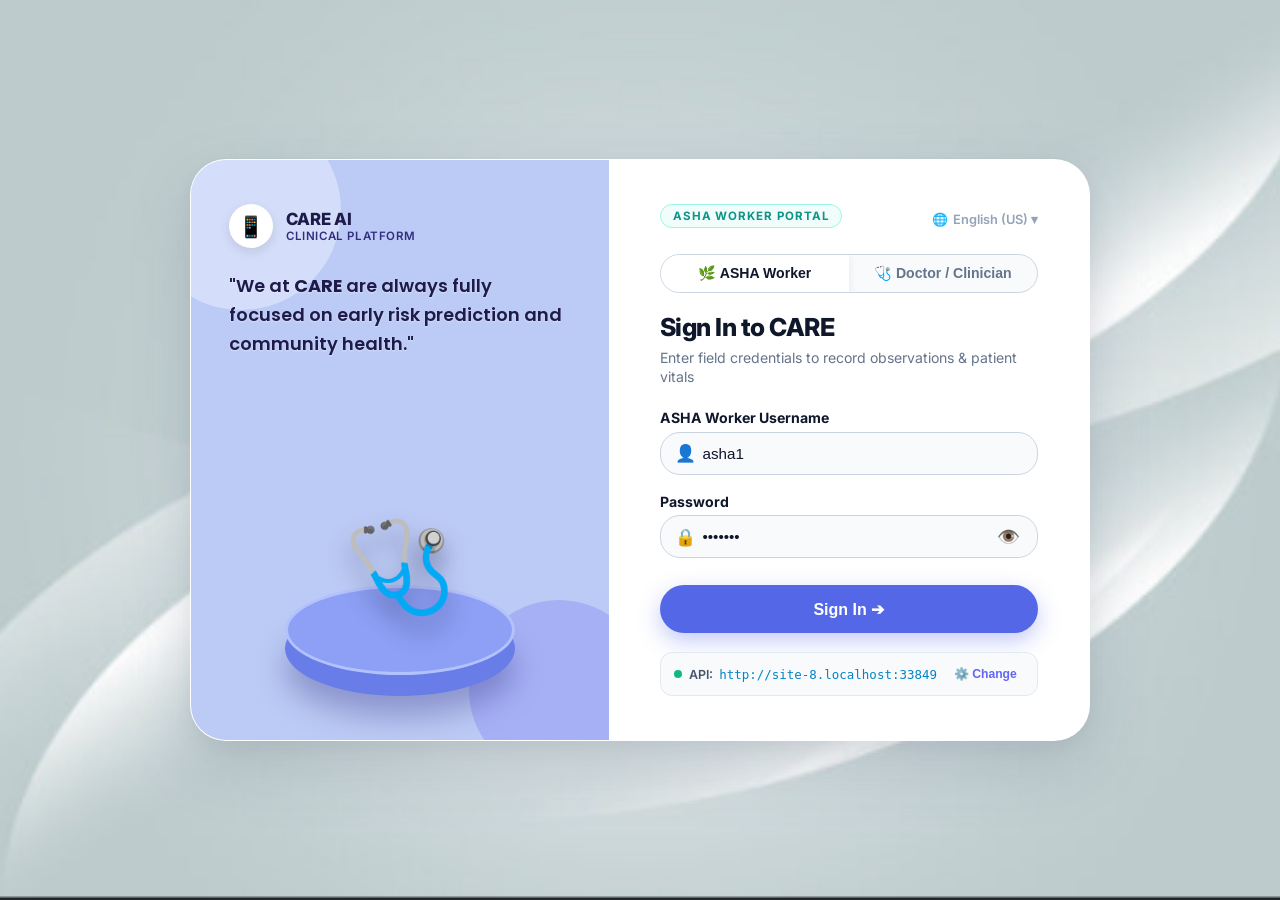
==== commit 56504580: "Fix manifest data URI encoding, enable offline delegate sync with complete dataset, and add Instant " ====
--- a/asha.html
+++ b/asha.html
@@ -6,7 +6,7 @@
   <title>CARE — ASHA Worker Dashboard</title>
 
   <!-- PWA Manifest & Theme -->
-  <link rel="manifest" href='data:application/manifest+json,{"name":"CARE — Clinical AI","short_name":"CARE","start_url":"./index.html","display":"standalone","background_color":"#0b0f1f","theme_color":"#0b0f1f"}' />
+  <link rel="manifest" href="[data-uri]" />
   <meta name="theme-color" content="#0b0f1f" />
   <meta name="description" content="CARE: ASHA Worker Clinical Platform." />
 
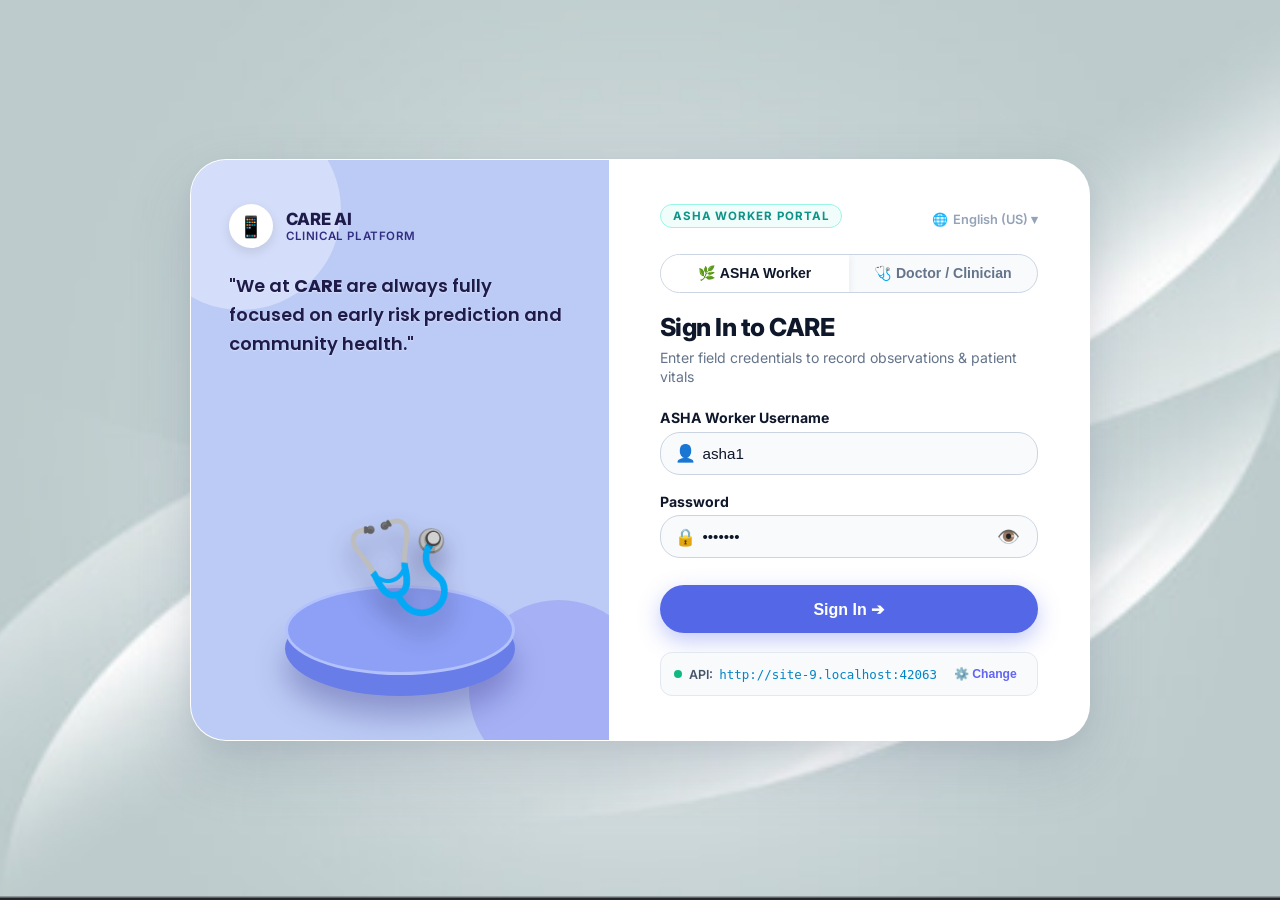
==== commit 26cd2bf9: "Add rich longitudinal vitals synthesis, Doctor Clinical Action & Prescription Hub with offline savin" ====
--- a/asha.html
+++ b/asha.html
@@ -134,8 +134,23 @@
       <div class="form-group" style="background: rgba(248, 250, 252, 0.7); padding: 1.2rem; border-radius: 20px; border: 1.5px solid #e2e8f0;">
         <label class="form-label" for="lookup-patient-id" style="font-weight: 700; color: #0f172a;">🔍 Open Existing Patient</label>
         <div style="display: flex; gap: 0.6rem; margin-top: 0.4rem;">
-          <input id="lookup-patient-id" class="form-input" type="text" placeholder="Enter Patient ID (e.g. 0006cd...)" style="flex: 1; border-radius: 14px;" />
+          <input id="lookup-patient-id" class="form-input" type="text" placeholder="Enter Patient ID (e.g. PAT-1001 or 0006cd...)" style="flex: 1; border-radius: 14px;" />
           <button id="lookup-patient-btn" class="btn-primary" style="width: 110px; border-radius: 14px;">Go ➔</button>
+        </div>
+        <!-- Quick Demo Patient Selectors -->
+        <div style="margin-top: 0.8rem; padding-top: 0.6rem; border-top: 1px solid #e2e8f0; display: flex; gap: 0.4rem; flex-wrap: wrap;">
+          <button type="button" onclick="document.getElementById('lookup-patient-id').value='PAT-1001'; handlePatientLookup();" style="background:#f0fdf4; border:1px solid #bbf7d0; color:#15803d; padding:0.3rem 0.65rem; border-radius:99px; font-size:0.78rem; font-weight:700; cursor:pointer;">
+            👤 Ramesh (PAT-1001)
+          </button>
+          <button type="button" onclick="document.getElementById('lookup-patient-id').value='PAT-1002'; handlePatientLookup();" style="background:#f0f9ff; border:1px solid #bae6fd; color:#0369a1; padding:0.3rem 0.65rem; border-radius:99px; font-size:0.78rem; font-weight:700; cursor:pointer;">
+            👤 Sunita (PAT-1002)
+          </button>
+          <button type="button" onclick="document.getElementById('lookup-patient-id').value='PAT-1003'; handlePatientLookup();" style="background:#fefce8; border:1px solid #fef08a; color:#854d0e; padding:0.3rem 0.65rem; border-radius:99px; font-size:0.78rem; font-weight:700; cursor:pointer;">
+            👤 Anil (PAT-1003)
+          </button>
+          <button type="button" onclick="document.getElementById('lookup-patient-id').value='e8c0cc84-be5b-deb8-d6d9-73d3c376f1b9'; handlePatientLookup();" style="background:#f5f3ff; border:1px solid #ddd6fe; color:#6d28d9; padding:0.3rem 0.65rem; border-radius:99px; font-size:0.78rem; font-weight:700; cursor:pointer;">
+            🫀 Anita (#e8c0cc84)
+          </button>
         </div>
       </div>
 
